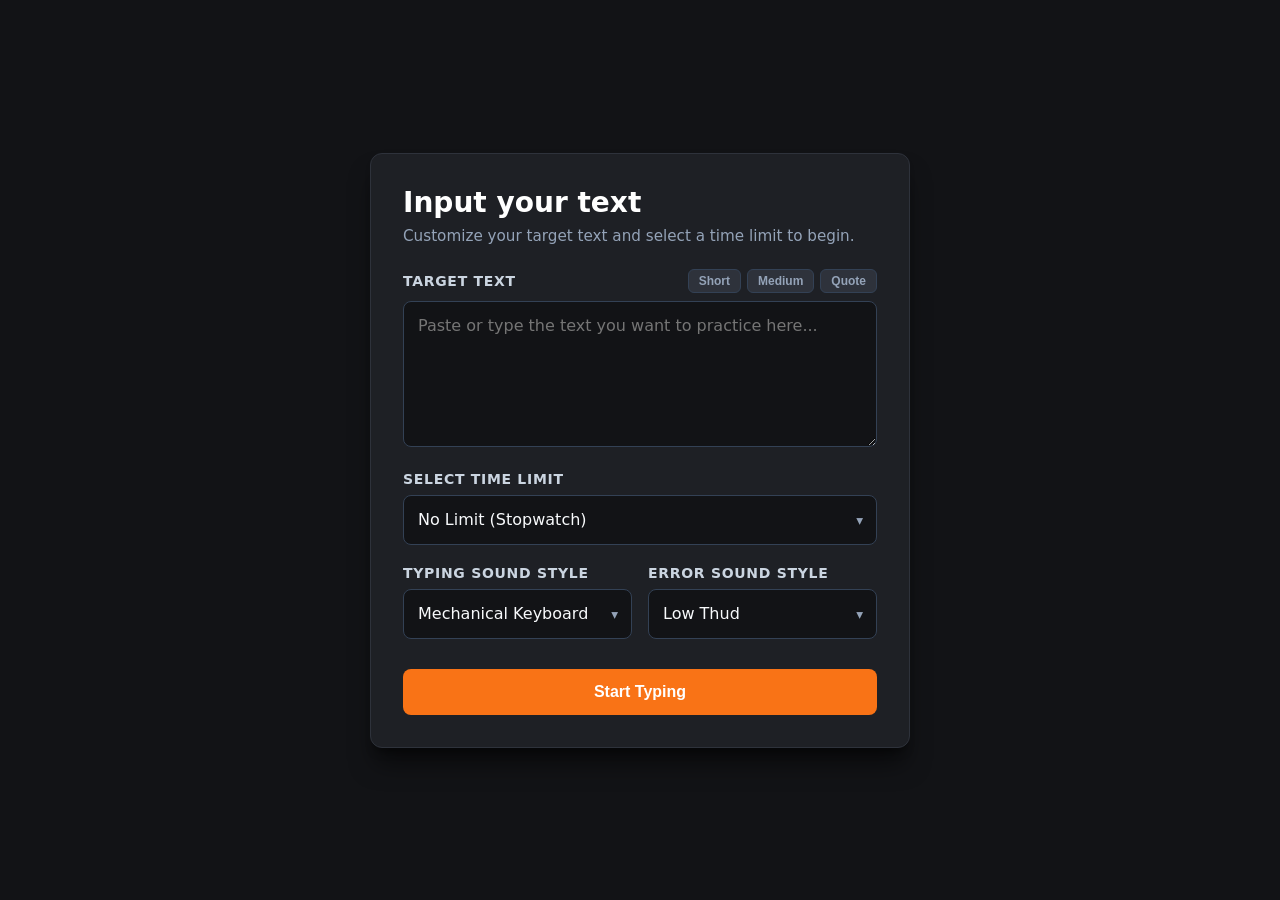
==== index.html @ 37e87b27 "Add files via upload" ====
<!DOCTYPE html>
<html lang="en">
<head>
    <meta charset="UTF-8">
    <meta name="viewport" content="width=device-width, initial-scale=1.0">
    <title>Typing Test - Custom Setup</title>
    <link rel="stylesheet" href="main.css">
    <script src="script.js" defer></script>
</head>
<body>
    <main class="page-container">
        <div class="card">
            <div class="card-header">
                <h1>Input your text</h1>
                <p>Customize your target text and select a time limit to begin.</p>
            </div>

            <form id="form">
                <!-- Error banner -->
                <div id="error"></div>

                <!-- Text Input Area -->
                <div class="form-group">
                    <div class="label-row">
                        <label for="userinputtext">Target Text</label>
                        <!-- Sample Presets Toolbar -->
                        <div class="preset-buttons">
                            <button type="button" class="btn-preset" onclick="loadSample('short')">Short</button>
                            <button type="button" class="btn-preset" onclick="loadSample('medium')">Medium</button>
                            <button type="button" class="btn-preset" onclick="loadSample('quote')">Quote</button>
                        </div>
                    </div>
                    
                    <textarea 
                        id="userinputtext" 
                        name="userinputtext" 
                        rows="5" 
                        placeholder="Paste or type the text you want to practice here..."
                    ></textarea>
                </div>

                <!-- Time Limit Selection -->
                <div class="form-group">
                    <label for="timeLimit">Select Time Limit</label>
                    <div class="select-wrapper">
                        <select id="timeLimit">
                            <option value="0">No Limit (Stopwatch)</option>
                            <option value="15">15 Seconds</option>
                            <option value="30">30 Seconds</option>
                            <option value="60">60 Seconds</option>
                        </select>
                    </div>
                </div>

                <!-- Side-by-Side Sound Controls -->
                <div class="form-row">
                    <div class="form-group">
                        <label for="soundStyle">Typing Sound Style</label>
                        <div class="select-wrapper">
                            <select id="soundStyle">
                                <option value="mechanical">Mechanical Keyboard</option>
                                <option value="soft">Soft & Quiet</option>
                                <option value="digital">Digital Click</option>
                            </select>
                        </div>
                    </div>

                    <div class="form-group">
                        <label for="errorSoundStyle">Error Sound Style</label>
                        <div class="select-wrapper">
                            <select id="errorSoundStyle">
                                <option value="thud">Low Thud</option>
                                <option value="retro">Retro Beep</option>
                                <option value="buzz">Classic Buzz</option>
                                <option value="none">Mute Error Sound</option>
                            </select>
                        </div>
                    </div>
                </div>

                <!-- Submit Button -->
                <input type="submit" value="Start Typing" id="submit">
            </form>
        </div>
    </main>
</body>
</html>
---- main.css ----
/* ==========================================
   Global Reset & Theme Variables
   ========================================== */
* {
    box-sizing: border-box;
    margin: 0;
    padding: 0;
}

body {
    font-family: 'Segoe UI', system-ui, -apple-system, sans-serif;
    background-color: #121316;
    color: #e2e8f0;
    min-height: 100vh;
    display: flex;
    align-items: center;
    justify-content: center;
    padding: 20px;
}

.page-container {
    width: 100%;
    max-width: 540px;
}

.typing-page-container {
    max-width: 720px; /* Gives extra space for the typing text */
}

/* ==========================================
   Card Structure & Form Styling
   ========================================== */
.card {
    background: #1e2025;
    border: 1px solid #2e323b;
    border-radius: 12px;
    padding: 32px;
    box-shadow: 0 20px 25px -5px rgba(0, 0, 0, 0.5), 0 8px 10px -6px rgba(0, 0, 0, 0.5);
}

.card-header {
    margin-bottom: 24px;
}

.card-header h1 {
    font-size: 1.75rem;
    font-weight: 700;
    color: #ffffff;
    margin-bottom: 8px;
}

.card-header p {
    font-size: 0.95rem;
    color: #94a3b8;
}

/* Error Banner */
#error {
    background-color: rgba(239, 68, 68, 0.1);
    border: 1px solid #ef4444;
    color: #fca5a5;
    font-size: 0.875rem;
    padding: 10px 14px;
    border-radius: 6px;
    margin-bottom: 20px;
    display: none;
}

#error:not(:empty) {
    display: block;
}

/* Form Controls */
.form-group {
    margin-bottom: 20px;
}

label {
    display: block;
    font-size: 0.875rem;
    font-weight: 600;
    color: #cbd5e1;
    margin-bottom: 8px;
    text-transform: uppercase;
    letter-spacing: 0.05em;
}

textarea#userinputtext, select#timeLimit {
    width: 100%;
    background-color: #121316;
    border: 1px solid #334155;
    border-radius: 8px;
    color: #f8fafc;
    font-family: inherit;
    font-size: 1rem;
    padding: 12px 14px;
    line-height: 1.5;
    outline: none;
    transition: border-color 0.2s, box-shadow 0.2s;
}

textarea#userinputtext:focus, select#timeLimit:focus {
    border-color: #f97316;
    box-shadow: 0 0 0 3px rgba(249, 115, 22, 0.25);
}

/* Buttons */
#submit {
    width: 100%;
    background-color: #f97316;
    color: #ffffff;
    font-size: 1rem;
    font-weight: 600;
    border: none;
    border-radius: 8px;
    padding: 14px;
    cursor: pointer;
    transition: background-color 0.2s, transform 0.1s;
    margin-top: 10px;
}

#submit:hover {
    background-color: #ea580c;
}

#submit:active {
    transform: scale(0.98);
}

.top-bar {
    display: flex;
    justify-content: space-between;
    align-items: center;
    margin-bottom: 16px;
}

.btn-secondary {
    background-color: #2e323b;
    color: #cbd5e1;
    border: 1px solid #334155;
    border-radius: 8px;
    padding: 8px 16px;
    font-size: 0.875rem;
    font-weight: 600;
    cursor: pointer;
    transition: background-color 0.2s, color 0.2s;
}

.btn-secondary:hover {
    background-color: #3b3f4a;
    color: #ffffff;
}

/* Preset Toolbar */
.label-row {
    display: flex;
    justify-content: space-between;
    align-items: center;
    margin-bottom: 8px;
}

.label-row label {
    margin-bottom: 0;
}

.preset-buttons {
    display: flex;
    gap: 6px;
}

.btn-preset {
    background-color: #2e323b;
    color: #94a3b8;
    border: 1px solid #334155;
    border-radius: 6px;
    padding: 4px 10px;
    font-size: 0.75rem;
    font-weight: 600;
    cursor: pointer;
    transition: all 0.2s ease;
}

.btn-preset:hover {
    background-color: #3b3f4a;
    color: #ffffff;
    border-color: #f97316;
}

/* ==========================================
   Page 2: Typing Test Area & Stats
   ========================================== */
.stats-bar {
    display: flex;
    justify-content: space-between;
    gap: 12px;
    margin-bottom: 24px;
}

.stat-badge {
    background-color: #121316;
    border: 1px solid #2e323b;
    border-radius: 8px;
    padding: 10px 16px;
    font-size: 1rem;
    font-weight: 700;
    color: #f97316;
    flex: 1;
    text-align: center;
}

/* Overlapping Text Display Engine */
.text-container {
    display: grid;
    position: relative;
    width: 100%;
}

#textDisplay, #typeinput {
    grid-column: 1;
    grid-row: 1;
    font-family: 'JetBrains Mono', 'Fira Code', 'Consolas', monospace;
    font-size: 1.25rem;
    line-height: 1.6;
    padding: 16px;
    padding-bottom: 80px; /* Extra bottom space so the last lines can scroll up */
    margin: 0;
    border: 2px solid #2e323b;
    border-radius: 8px;
    white-space: pre-wrap;
    word-wrap: break-word;
    width: 100%;
    height: 180px;
    box-sizing: border-box;
}

/* Background Layer */
#textDisplay {
    background-color: #121316;
    color: #64748b; /* Grey placeholder color */
    z-index: 1;
    overflow: hidden;
}

/* Transparent Typing Input Layer */
#typeinput {
    color: transparent;
    background: transparent;
    caret-color: transparent; /* Uses custom orange block cursor */
    z-index: 2;
    resize: none;
    outline: none;
    overflow-y: auto;
    transition: border-color 0.2s;
}

#typeinput:focus {
    border-color: #f97316;
}

/* Character Color States */
.correct {
    color: #4ade80; /* Vibrant green */
}

.incorrect {
    color: #fca5a5; /* Soft red text */
    background-color: rgba(239, 68, 68, 0.25); /* Subtle red highlight */
    border-radius: 2px;
}

/* Custom Orange Blinking Cursor */
.active-char {
    background-color: rgba(249, 115, 22, 0.4);
    border-bottom: 3px solid #f97316;
    border-radius: 2px;
    animation: blink-block 1s infinite step-end;
}

@keyframes blink-block {
    50% {
        background-color: transparent;
        border-bottom-color: transparent;
    }
}

/* ==========================================
   Results Modal Overlay
   ========================================== */
.modal-overlay {
    position: fixed;
    top: 0;
    left: 0;
    width: 100%;
    height: 100%;
    background: rgba(18, 19, 22, 0.85);
    backdrop-filter: blur(8px);
    display: flex;
    align-items: center;
    justify-content: center;
    z-index: 100;
    opacity: 0;
    pointer-events: none;
    transition: opacity 0.3s ease;
}

.modal-overlay.active {
    opacity: 1;
    pointer-events: auto;
}

.modal-card {
    background: #1e2025;
    border: 1px solid #334155;
    border-radius: 12px;
    padding: 32px;
    text-align: center;
    max-width: 420px;
    width: 90%;
    box-shadow: 0 25px 50px -12px rgba(0, 0, 0, 0.7);
    transform: scale(0.9);
    transition: transform 0.3s ease;
}

.modal-overlay.active .modal-card {
    transform: scale(1);
}

.modal-card h2 {
    font-size: 1.8rem;
    color: #ffffff;
    margin-bottom: 24px;
}

.modal-stats {
    display: flex;
    justify-content: space-around;
    margin-bottom: 28px;
    background: #121316;
    border: 1px solid #2e323b;
    border-radius: 8px;
    padding: 16px;
}

.modal-stat {
    display: flex;
    flex-direction: column;
    gap: 4px;
}

.modal-stat .label {
    font-size: 0.75rem;
    text-transform: uppercase;
    color: #94a3b8;
    font-weight: 600;
    letter-spacing: 0.05em;
}

.modal-stat .val {
    font-size: 1.5rem;
    color: #f97316;
    font-weight: 700;
}

.modal-actions {
    display: flex;
    gap: 12px;
}

.btn-primary {
    flex: 1;
    background-color: #f97316;
    color: #ffffff;
    border: none;
    border-radius: 8px;
    padding: 12px;
    font-size: 0.95rem;
    font-weight: 600;
    cursor: pointer;
    transition: background-color 0.2s;
}

.btn-primary:hover {
    background-color: #ea580c;
}

/* Multi-column Form Layout */
.form-row {
    display: flex;
    gap: 16px;
}

.form-row .form-group {
    flex: 1;
}

/* Custom Select Dropdown Wrapper */
.select-wrapper {
    position: relative;
    width: 100%;
}

.select-wrapper::after {
    content: '▾';
    font-size: 0.85rem;
    color: #94a3b8;
    position: absolute;
    right: 14px;
    top: 50%;
    transform: translateY(-50%);
    pointer-events: none;
}

/* Universal Select Controls (Theme Styled) */
select {
    width: 100%;
    background-color: #121316;
    border: 1px solid #334155;
    border-radius: 8px;
    color: #f8fafc;
    font-family: inherit;
    font-size: 1rem;
    padding: 12px 14px;
    padding-right: 36px;
    line-height: 1.5;
    outline: none;
    cursor: pointer;
    appearance: none;
    -webkit-appearance: none;
    -moz-appearance: none;
    transition: border-color 0.2s, box-shadow 0.2s;
}

select:focus {
    border-color: #f97316;
    box-shadow: 0 0 0 3px rgba(249, 115, 22, 0.25);
}

/* Dropdown Menu Items Styling */
select option {
    background-color: #1e2025;
    color: #f8fafc;
    padding: 10px;
}

.modal-actions {
    display: flex;
    gap: 8px;
}

.modal-actions button {
    flex: 1;
    padding: 12px 6px;
    font-size: 0.875rem;
}
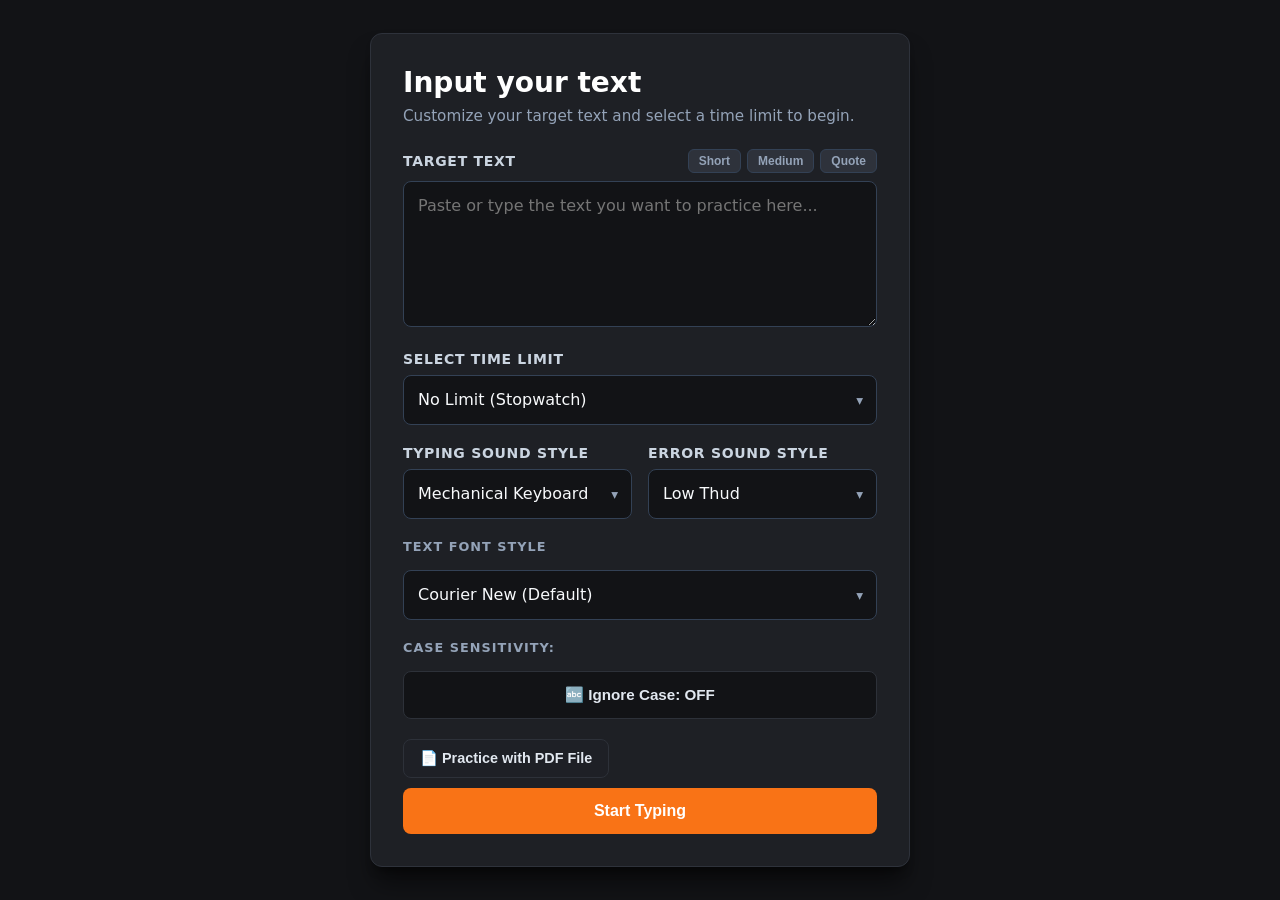
==== commit 084b4c2f: "Added font selector and pinch-to-zoom for PDF preview" ====
--- a/index.html
+++ b/index.html
@@ -1,12 +1,20 @@
 <!DOCTYPE html>
 <html lang="en">
+
 <head>
     <meta charset="UTF-8">
     <meta name="viewport" content="width=device-width, initial-scale=1.0">
     <title>Typing Test - Custom Setup</title>
     <link rel="stylesheet" href="main.css">
     <script src="script.js" defer></script>
+    <!-- Google Fonts CDN -->
+    <link rel="preconnect" href="https://fonts.googleapis.com">
+    <link rel="preconnect" href="https://fonts.gstatic.com" crossorigin>
+    <link
+        href="https://fonts.googleapis.com/css2?family=Fira+Code:wght@400;600&family=JetBrains+Mono:wght@400;600&family=Roboto+Mono:wght@400;600&family=Space+Mono:wght@400;700&display=swap"
+        rel="stylesheet">
 </head>
+
 <body>
     <main class="page-container">
         <div class="card">
@@ -30,13 +38,9 @@
                             <button type="button" class="btn-preset" onclick="loadSample('quote')">Quote</button>
                         </div>
                     </div>
-                    
-                    <textarea 
-                        id="userinputtext" 
-                        name="userinputtext" 
-                        rows="5" 
-                        placeholder="Paste or type the text you want to practice here..."
-                    ></textarea>
+
+                    <textarea id="userinputtext" name="userinputtext" rows="5"
+                        placeholder="Paste or type the text you want to practice here..."></textarea>
                 </div>
 
                 <!-- Time Limit Selection -->
@@ -78,10 +82,34 @@
                     </div>
                 </div>
 
+                <div class="option-group">
+                    <label for="fontSelect">Text Font Style</label>
+                    <div class="select-wrapper">
+                        <select id="fontSelect">
+                            <option value="monospace">Courier New (Default)</option>
+                            <option value="jetbrains">JetBrains Mono</option>
+                            <option value="fira">Fira Code</option>
+                            <option value="roboto">Roboto Mono</option>
+                            <option value="space">Space Mono</option>
+                        </select>
+                    </div>
+                </div>
+                
+                <div class="option-group">
+                    <label>Case Sensitivity:</label>
+                    <button type="button" id="caseToggleBtn" class="toggle-btn">
+                        🔤 Ignore Case: OFF
+                    </button>
+                </div>
+
                 <!-- Submit Button -->
+                <button type="button" onclick="window.location='pdfTyping.html'" class="nav-btn">
+                    📄 Practice with PDF File
+                </button>
                 <input type="submit" value="Start Typing" id="submit">
             </form>
         </div>
     </main>
 </body>
+
 </html>
--- a/main.css
+++ b/main.css
@@ -1,5 +1,5 @@
 /* ==========================================
-   Global Reset & Theme Variables
+   Global Reset & Layout Wrappers
    ========================================== */
 * {
     box-sizing: border-box;
@@ -24,11 +24,21 @@
 }
 
 .typing-page-container {
-    max-width: 720px; /* Gives extra space for the typing text */
+    max-width: 720px;
+}
+
+.app-wrapper {
+    width: 100%;
+    max-width: 1280px;
+    margin: 0 auto;
+    padding: 20px;
+    display: flex;
+    flex-direction: column;
+    align-items: center;
 }
 
 /* ==========================================
-   Card Structure & Form Styling
+   Card Structure & Form Controls
    ========================================== */
 .card {
     background: #1e2025;
@@ -75,6 +85,15 @@
     margin-bottom: 20px;
 }
 
+.form-row {
+    display: flex;
+    gap: 16px;
+}
+
+.form-row .form-group {
+    flex: 1;
+}
+
 label {
     display: block;
     font-size: 0.875rem;
@@ -85,7 +104,8 @@
     letter-spacing: 0.05em;
 }
 
-textarea#userinputtext, select#timeLimit {
+textarea#userinputtext,
+select {
     width: 100%;
     background-color: #121316;
     border: 1px solid #334155;
@@ -96,16 +116,51 @@
     padding: 12px 14px;
     line-height: 1.5;
     outline: none;
+    appearance: none;
+    -webkit-appearance: none;
+    -moz-appearance: none;
     transition: border-color 0.2s, box-shadow 0.2s;
 }
 
-textarea#userinputtext:focus, select#timeLimit:focus {
+select {
+    cursor: pointer;
+    padding-right: 36px;
+}
+
+textarea#userinputtext:focus,
+select:focus {
     border-color: #f97316;
     box-shadow: 0 0 0 3px rgba(249, 115, 22, 0.25);
 }
 
-/* Buttons */
-#submit {
+select option {
+    background-color: #1e2025;
+    color: #f8fafc;
+    padding: 10px;
+}
+
+/* Dropdown Arrow Wrapper */
+.select-wrapper {
+    position: relative;
+    width: 100%;
+}
+
+.select-wrapper::after {
+    content: '▾';
+    font-size: 0.85rem;
+    color: #94a3b8;
+    position: absolute;
+    right: 14px;
+    top: 50%;
+    transform: translateY(-50%);
+    pointer-events: none;
+}
+
+/* ==========================================
+   Buttons, Toolbar & Navigation
+   ========================================== */
+#submit,
+.btn-primary {
     width: 100%;
     background-color: #f97316;
     color: #ffffff;
@@ -119,19 +174,13 @@
     margin-top: 10px;
 }
 
-#submit:hover {
+#submit:hover,
+.btn-primary:hover {
     background-color: #ea580c;
 }
 
 #submit:active {
     transform: scale(0.98);
-}
-
-.top-bar {
-    display: flex;
-    justify-content: space-between;
-    align-items: center;
-    margin-bottom: 16px;
 }
 
 .btn-secondary {
@@ -186,8 +235,86 @@
     border-color: #f97316;
 }
 
+/* Case Sensitivity Control */
+.option-group {
+    display: flex;
+    flex-direction: column;
+    gap: 8px;
+    margin-bottom: 20px;
+}
+
+.option-group label {
+    font-size: 0.8rem;
+    font-weight: 700;
+    letter-spacing: 0.08em;
+    color: #94a3b8;
+    text-transform: uppercase;
+}
+
+#caseToggleBtn,
+.toggle-btn {
+    width: 100%;
+    padding: 14px 18px;
+    background-color: #121316;
+    color: #e2e8f0;
+    border: 1px solid #2d3139;
+    border-radius: 8px;
+    font-size: 0.95rem;
+    font-weight: 600;
+    cursor: pointer;
+    text-align: center;
+    transition: all 0.2s ease-in-out;
+}
+
+#caseToggleBtn:hover,
+.toggle-btn:hover {
+    border-color: #f97316;
+    background-color: #1a1c22;
+}
+
+#caseToggleBtn.active,
+.toggle-btn.active {
+    background-color: rgba(249, 115, 22, 0.12);
+    border-color: #f97316;
+    color: #f97316;
+}
+
+/* Header Navigation Bar */
+.top-bar,
+.top-nav {
+    display: flex;
+    justify-content: space-between;
+    align-items: center;
+    width: 100%;
+    margin-bottom: 20px;
+    gap: 12px;
+}
+
+.nav-right {
+    display: flex;
+    gap: 10px;
+    align-items: center;
+}
+
+.nav-btn {
+    background-color: #1e2026;
+    color: #e2e8f0;
+    border: 1px solid #2d3139;
+    border-radius: 8px;
+    padding: 10px 16px;
+    font-size: 0.9rem;
+    font-weight: 600;
+    cursor: pointer;
+    transition: all 0.2s ease;
+}
+
+.nav-btn:hover {
+    border-color: #f97316;
+    background-color: #262932;
+}
+
 /* ==========================================
-   Page 2: Typing Test Area & Stats
+   Typing Stage & Character Highlights
    ========================================== */
 .stats-bar {
     display: flex;
@@ -208,67 +335,62 @@
     text-align: center;
 }
 
-/* Overlapping Text Display Engine */
+/* Overlapping Text Container */
 .text-container {
     display: grid;
     position: relative;
     width: 100%;
-}
-
-#textDisplay, #typeinput {
+    height: 480px;
+    background-color: #121316;
+    border: 2px solid #272930;
+    border-radius: 12px;
+    padding: 24px;
+    overflow: hidden;
+}
+
+#textDisplay,
+#typeinput {
     grid-column: 1;
     grid-row: 1;
-    font-family: 'JetBrains Mono', 'Fira Code', 'Consolas', monospace;
+    font-family: 'JetBrains Mono', 'Fira Code', 'Consolas', 'Courier New', monospace;
     font-size: 1.25rem;
     line-height: 1.6;
-    padding: 16px;
-    padding-bottom: 80px; /* Extra bottom space so the last lines can scroll up */
+    padding: 0;
     margin: 0;
-    border: 2px solid #2e323b;
-    border-radius: 8px;
     white-space: pre-wrap;
-    word-wrap: break-word;
-    width: 100%;
-    height: 180px;
-    box-sizing: border-box;
-}
-
-/* Background Layer */
+    word-break: break-word;
+    width: 100%;
+    height: 100%;
+}
+
 #textDisplay {
-    background-color: #121316;
-    color: #64748b; /* Grey placeholder color */
+    background-color: transparent;
+    color: #64748b;
     z-index: 1;
     overflow: hidden;
 }
 
-/* Transparent Typing Input Layer */
 #typeinput {
     color: transparent;
     background: transparent;
-    caret-color: transparent; /* Uses custom orange block cursor */
+    caret-color: transparent;
     z-index: 2;
     resize: none;
     outline: none;
     overflow-y: auto;
-    transition: border-color 0.2s;
-}
-
-#typeinput:focus {
-    border-color: #f97316;
-}
-
-/* Character Color States */
+    border: none;
+}
+
 .correct {
-    color: #4ade80; /* Vibrant green */
+    color: #4ade80;
 }
 
 .incorrect {
-    color: #fca5a5; /* Soft red text */
-    background-color: rgba(239, 68, 68, 0.25); /* Subtle red highlight */
+    color: #fca5a5;
+    background-color: rgba(239, 68, 68, 0.25);
     border-radius: 2px;
 }
 
-/* Custom Orange Blinking Cursor */
 .active-char {
     background-color: rgba(249, 115, 22, 0.4);
     border-bottom: 3px solid #f97316;
@@ -363,87 +485,6 @@
 
 .modal-actions {
     display: flex;
-    gap: 12px;
-}
-
-.btn-primary {
-    flex: 1;
-    background-color: #f97316;
-    color: #ffffff;
-    border: none;
-    border-radius: 8px;
-    padding: 12px;
-    font-size: 0.95rem;
-    font-weight: 600;
-    cursor: pointer;
-    transition: background-color 0.2s;
-}
-
-.btn-primary:hover {
-    background-color: #ea580c;
-}
-
-/* Multi-column Form Layout */
-.form-row {
-    display: flex;
-    gap: 16px;
-}
-
-.form-row .form-group {
-    flex: 1;
-}
-
-/* Custom Select Dropdown Wrapper */
-.select-wrapper {
-    position: relative;
-    width: 100%;
-}
-
-.select-wrapper::after {
-    content: '▾';
-    font-size: 0.85rem;
-    color: #94a3b8;
-    position: absolute;
-    right: 14px;
-    top: 50%;
-    transform: translateY(-50%);
-    pointer-events: none;
-}
-
-/* Universal Select Controls (Theme Styled) */
-select {
-    width: 100%;
-    background-color: #121316;
-    border: 1px solid #334155;
-    border-radius: 8px;
-    color: #f8fafc;
-    font-family: inherit;
-    font-size: 1rem;
-    padding: 12px 14px;
-    padding-right: 36px;
-    line-height: 1.5;
-    outline: none;
-    cursor: pointer;
-    appearance: none;
-    -webkit-appearance: none;
-    -moz-appearance: none;
-    transition: border-color 0.2s, box-shadow 0.2s;
-}
-
-select:focus {
-    border-color: #f97316;
-    box-shadow: 0 0 0 3px rgba(249, 115, 22, 0.25);
-}
-
-/* Dropdown Menu Items Styling */
-select option {
-    background-color: #1e2025;
-    color: #f8fafc;
-    padding: 10px;
-}
-
-.modal-actions {
-    display: flex;
     gap: 8px;
 }
 
@@ -451,4 +492,152 @@
     flex: 1;
     padding: 12px 6px;
     font-size: 0.875rem;
+}
+
+/* ==========================================
+   Side-by-Side PDF Preview Layout
+   ========================================== */
+.pdf-layout-container {
+    display: flex;
+    gap: 24px;
+    width: 100%;
+    align-items: flex-start;
+}
+
+.typing-section {
+    flex: 1;
+    width: 100%;
+    display: flex;
+    flex-direction: column;
+    gap: 16px;
+    min-width: 0;
+    transition: all 0.3s ease;
+}
+
+.pdf-preview-section {
+    display: none;
+    flex: 1;
+    width: 100%;
+    height: 550px;
+    background-color: #18191e;
+    border: 1px solid #272930;
+    border-radius: 12px;
+    box-shadow: 0 10px 30px rgba(0, 0, 0, 0.5);
+    flex-direction: column;
+    overflow: hidden;
+}
+
+.pdf-preview-section.visible {
+    display: flex;
+}
+
+.pdf-preview-header {
+    background-color: #121316;
+    padding: 12px 18px;
+    border-bottom: 1px solid #272930;
+    color: #f97316;
+    font-weight: 700;
+    font-size: 0.9rem;
+    letter-spacing: 0.05em;
+    text-transform: uppercase;
+}
+
+.pdf-viewer-scroll {
+    flex: 1;
+    padding: 16px;
+    overflow-y: auto;
+    display: flex;
+    flex-direction: column;
+    align-items: center;
+    gap: 16px;
+    background-color: #0f1013;
+}
+
+.pdf-viewer-scroll canvas {
+    max-width: 100%;
+    height: auto !important;
+    border-radius: 6px;
+    box-shadow: 0 4px 16px rgba(0, 0, 0, 0.6);
+}
+
+.pdf-placeholder {
+    display: flex;
+    justify-content: center;
+    align-items: center;
+    height: 100%;
+    color: #94a3b8;
+    text-align: center;
+}
+
+/* Placeholder styling when box is idle */
+#typeinput::placeholder {
+    color: #64748b;
+    opacity: 1;
+    transition: opacity 0.2s ease;
+}
+
+/* Hide placeholder completely when typing area is focused */
+#typeinput:focus::placeholder {
+    opacity: 0;
+    color: transparent;
+}
+
+.pdf-viewer-scroll {
+    flex: 1;
+    padding: 16px;
+    overflow: auto; /* Enables both horizontal and vertical scrolling when zoomed in */
+    display: flex;
+    flex-direction: column;
+    align-items: center;
+    gap: 16px;
+    background-color: #0f1013;
+    touch-action: pan-x pan-y;
+}
+
+/* Ensure zoomed-in canvases don't get squished */
+.pdf-viewer-scroll canvas {
+    max-width: none !important; /* Allows canvas to expand past pane width when zoomed */
+    height: auto !important;
+    border-radius: 6px;
+    box-shadow: 0 4px 16px rgba(0, 0, 0, 0.6);
+}
+
+
+
+/* --- Global Font Families --- */
+:root {
+    --typing-font: 'Courier New', Courier, monospace;
+}
+
+body.font-jetbrains {
+    --typing-font: 'JetBrains Mono', monospace;
+}
+
+body.font-fira {
+    --typing-font: 'Fira Code', monospace;
+}
+
+body.font-roboto {
+    --typing-font: 'Roboto Mono', monospace;
+}
+
+body.font-space {
+    --typing-font: 'Space Mono', monospace;
+}
+
+/* Enforce shared font family on both overlapping layers */
+#textDisplay,
+#typeinput {
+    font-family: var(--typing-font) !important;
+    font-size: 1.25rem;
+    line-height: 1.6;
+    letter-spacing: 0.02em;
+}
+
+/* Header Select Styling */
+.nav-select {
+    padding-right: 28px !important;
+    background-color: #1e2026;
+    color: #e2e8f0;
+    border: 1px solid #2d3139;
 }
